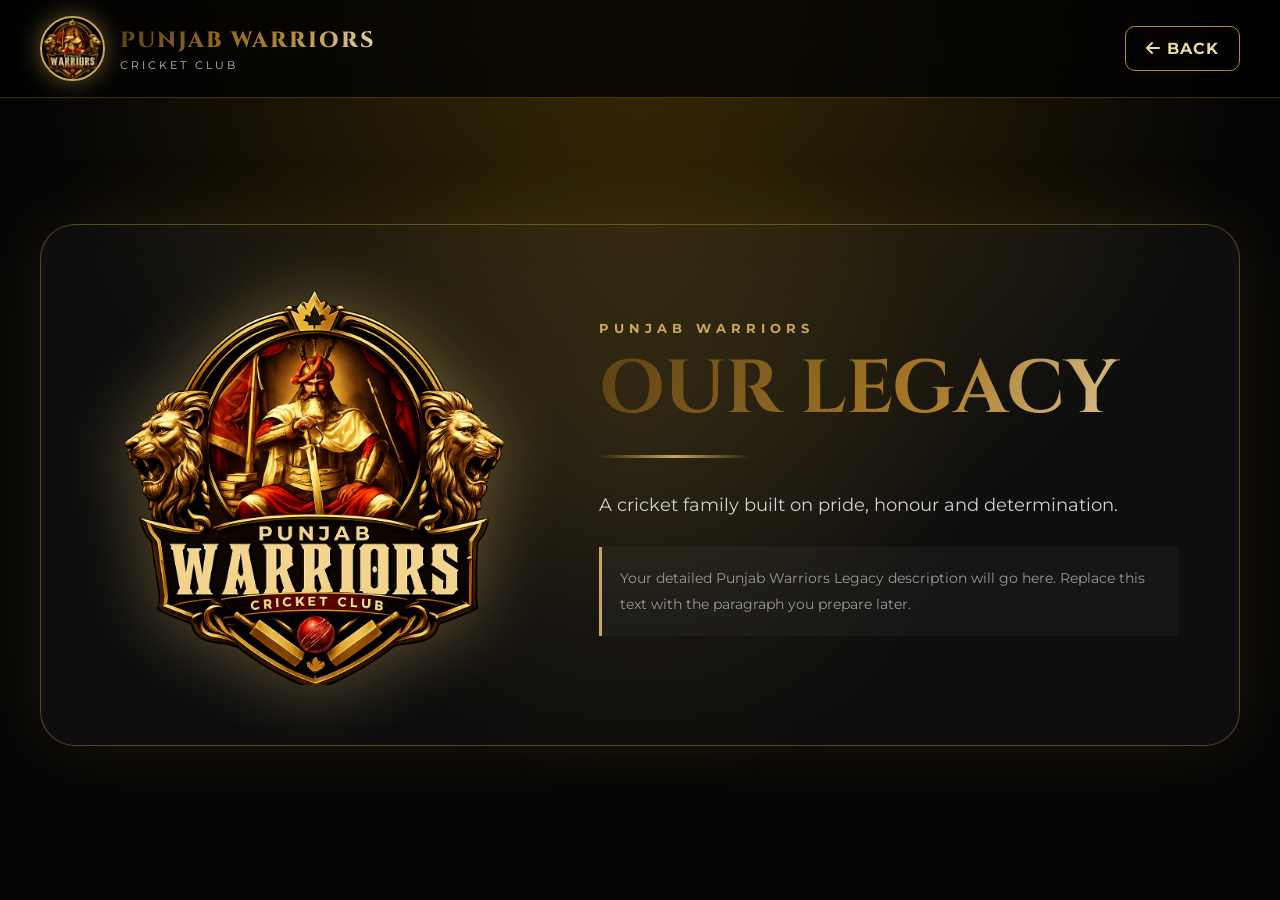
==== legacy.html @ 763fcb27 "legacy.html" ====
<!DOCTYPE html>
<html lang="en">

<head>

    <meta charset="UTF-8">

    <meta
        name="viewport"
        content="width=device-width, initial-scale=1.0"
    >

    <title>
        Our Legacy | Punjab Warriors Cricket Club
    </title>

    <!-- GOOGLE FONTS -->

    <link
        rel="preconnect"
        href="https://fonts.googleapis.com"
    >

    <link
        rel="preconnect"
        href="https://fonts.gstatic.com"
        crossorigin
    >

    <link
        href="https://fonts.googleapis.com/css2?family=Cinzel:wght@500;600;700;800;900&family=Montserrat:wght@300;400;500;600;700;800&display=swap"
        rel="stylesheet"
    >

    <!-- FONT AWESOME -->

    <link
        rel="stylesheet"
        href="https://cdnjs.cloudflare.com/ajax/libs/font-awesome/6.5.0/css/all.min.css"
    >


    <style>

        * {
            box-sizing: border-box;
        }


        html {
            scroll-behavior: smooth;
        }


        body {

            margin: 0;

            min-height: 100vh;

            background:
                radial-gradient(
                    circle at top,
                    #3a2b05,
                    #050505 55%
                );

            color: white;

            font-family:
                'Montserrat',
                sans-serif;

        }


        /* =========================
           METALLIC GOLD TEXT
        ========================= */

        .gold-text {

            background:
                linear-gradient(
                    120deg,
                    #5E4214 0%,
                    #A87A28 20%,
                    #FFF4D5 40%,
                    #EAD8A6 50%,
                    #C89B3C 65%,
                    #6B4C1A 100%
                );

            background-size: 300%;

            -webkit-background-clip: text;
            background-clip: text;

            color: transparent;

            animation:
                goldMove
                7s
                linear
                infinite;

        }


        @keyframes goldMove {

            0% {
                background-position: 0%;
            }

            100% {
                background-position: 200%;
            }

        }


        /* =========================
           BACKGROUND
        ========================= */

        .page-background {

            position: fixed;

            inset: 0;

            pointer-events: none;

            z-index: -1;

            background:
                radial-gradient(
                    circle at center,
                    rgba(182,138,53,.12),
                    transparent 45%
                );

        }


        /* =========================
           HEADER
        ========================= */

        header {

            position: fixed;

            top: 0;
            left: 0;

            width: 100%;

            z-index: 50;

            padding: 16px 24px;

            background:
                rgba(0,0,0,.75);

            backdrop-filter:
                blur(18px);

            border-bottom:
                1px solid
                rgba(182,138,53,.35);

        }


        .header-inner {

            max-width: 1200px;

            margin: auto;

            display: flex;

            align-items: center;

            justify-content: space-between;

        }


        .brand {

            display: flex;

            align-items: center;

            gap: 15px;

        }


        .brand img {

            width: 65px;
            height: 65px;

            object-fit: cover;

            border-radius: 50%;

            border:
                2px solid
                #C7A75A;

            box-shadow:
                0 0 25px
                rgba(199,167,90,.5);

        }


        .brand-name {

            font-family: 'Cinzel', serif;

            font-size: 22px;

            font-weight: 800;

            letter-spacing: 2px;

        }


        .brand-subtitle {

            color: #bdbdbd;

            font-size: 11px;

            letter-spacing: 3px;

            margin-top: 3px;

        }


        /* =========================
           BACK BUTTON
        ========================= */

        .back-button {

            text-decoration: none;

            padding:
                12px
                20px;

            border-radius: 10px;

            border:
                1px solid
                #B68A35;

            color:
                #EAD8A6;

            font-weight: 700;

            letter-spacing: 1px;

            transition:
                .3s;

        }


        .back-button:hover {

            background:
                #B68A35;

            color:
                #050505;

            transform:
                translateY(-2px);

        }


        /* =========================
           MAIN CONTENT
        ========================= */

        main {

            min-height: 100vh;

            display: flex;

            align-items: center;

            justify-content: center;

            padding:
                150px
                30px
                80px;

        }


        .content-card {

            width: 100%;

            max-width: 1200px;

            display: grid;

            grid-template-columns:
                0.85fr
                1.15fr;

            gap: 70px;

            align-items: center;

            padding: 60px;

            border-radius: 35px;

            background:
                rgba(255,255,255,.04);

            border:
                1px solid
                rgba(182,138,53,.45);

            box-shadow:
                0 0 70px
                rgba(182,138,53,.15);

            backdrop-filter:
                blur(18px);

        }


        /* =========================
           LOGO SIDE
        ========================= */

        .logo-side {

            display: flex;

            align-items: center;

            justify-content: center;

        }


        .logo-side img {

            width: 100%;

            max-width: 400px;

            filter:
                drop-shadow(
                    0 0 35px
                    rgba(199,167,90,.45)
                );

            animation:
                logoFloat
                5s
                ease-in-out
                infinite;

        }


        @keyframes logoFloat {

            0%,
            100% {

                transform:
                    translateY(0);

            }

            50% {

                transform:
                    translateY(-10px);

            }

        }


        /* =========================
           TEXT SIDE
        ========================= */

        .text-side {

            text-align: left;

        }


        .eyebrow {

            color:
                #C7A75A;

            letter-spacing:
                5px;

            font-size:
                13px;

            font-weight:
                700;

            margin-bottom:
                15px;

        }


        .text-side h1 {

            font-family:
                'Cinzel',
                serif;

            font-size:
                clamp(
                    40px,
                    6vw,
                    75px
                );

            line-height:
                1.05;

            margin:
                0 0 25px;

        }


        .gold-line {

            width:
                150px;

            height:
                3px;

            margin-bottom:
                30px;

            background:
                linear-gradient(
                    to right,
                    transparent,
                    #C7A75A,
                    transparent
                );

        }


        .description {

            color:
                #d1d1d1;

            font-size:
                18px;

            line-height:
                1.9;

        }


        .placeholder {

            margin-top:
                25px;

            padding:
                18px;

            border-left:
                3px solid
                #C7A75A;

            background:
                rgba(255,255,255,.03);

            color:
                #999;

            font-size:
                14px;

        }


        /* =========================
           MOBILE
        ========================= */

        @media (max-width: 768px) {

            header {

                padding:
                    12px
                    15px;

            }


            .brand img {

                width: 52px;
                height: 52px;

            }


            .brand-name {

                font-size: 16px;

            }


            .brand-subtitle {

                font-size: 8px;

                letter-spacing: 2px;

            }


            .back-button {

                padding:
                    9px
                    12px;

                font-size:
                    11px;

            }


            main {

                padding:
                    120px
                    18px
                    50px;

            }


            .content-card {

                grid-template-columns:
                    1fr;

                gap: 35px;

                padding:
                    35px
                    22px;

            }


            .logo-side img {

                max-width:
                    260px;

            }


            .text-side {

                text-align:
                    center;

            }


            .gold-line {

                margin-left:
                    auto;

                margin-right:
                    auto;

            }


            .description {

                font-size:
                    16px;

                line-height:
                    1.8;

            }

        }

    </style>

</head>


<body>


    <div class="page-background"></div>


    <!-- =========================
         HEADER
    ========================= -->

    <header>

        <div class="header-inner">


            <div class="brand">

                <img
                    src="DETAILED LOGO.png"
                    alt="Punjab Warriors Cricket Club Logo"
                >

                <div>

                    <div
                        class="
                            brand-name
                            gold-text
                        "
                    >
                        PUNJAB WARRIORS
                    </div>

                    <div class="brand-subtitle">
                        CRICKET CLUB
                    </div>

                </div>

            </div>


            <a
                href="index.html#about"
                class="back-button"
            >
                <i class="fa-solid fa-arrow-left"></i>
                BACK
            </a>


        </div>

    </header>


    <!-- =========================
         MAIN CONTENT
    ========================= -->

    <main>

        <div class="content-card">


            <!-- LOGO -->

            <div class="logo-side">

                <img
                    src="DETAILED LOGO.png"
                    alt="Punjab Warriors Cricket Club"
                >

            </div>


            <!-- TEXT -->

            <div class="text-side">

                <div class="eyebrow">
                    PUNJAB WARRIORS
                </div>


                <h1 class="gold-text">
                    OUR LEGACY
                </h1>


                <div class="gold-line"></div>


                <div class="description">

                    <p>
                        A cricket family built on pride,
                        honour and determination.
                    </p>


                    <!--
                        REPLACE THIS PARAGRAPH LATER
                        WITH YOUR FINAL LEGACY DESCRIPTION.
                    -->

                    <p class="placeholder">

                        Your detailed Punjab Warriors
                        Legacy description will go here.

                        Replace this text with the
                        paragraph you prepare later.

                    </p>

                </div>


            </div>


        </div>

    </main>


</body>

</html>
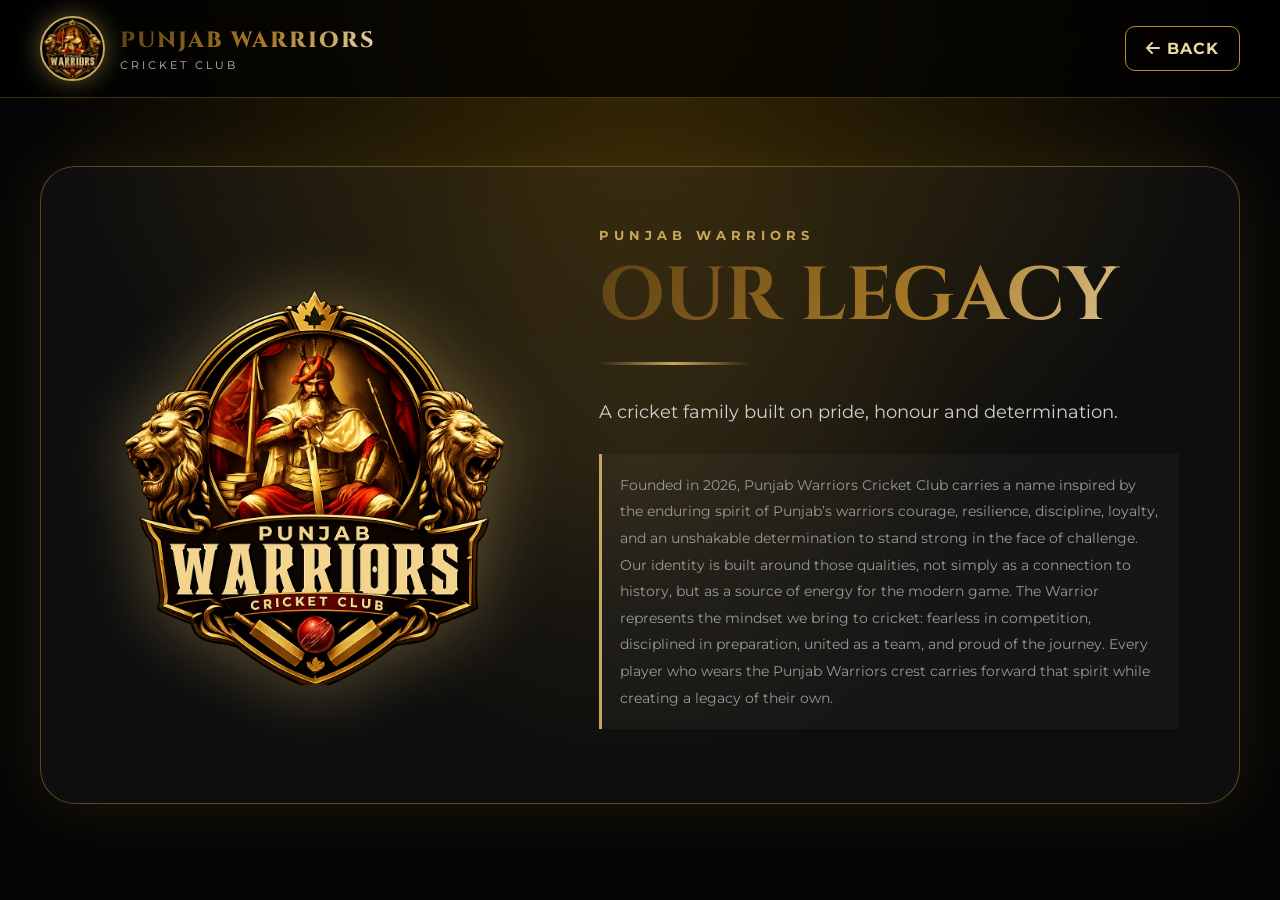
==== commit 9f3af06e: "Update legacy.html" ====
--- a/legacy.html
+++ b/legacy.html
@@ -747,11 +747,7 @@
 
                     <p class="placeholder">
 
-                        Your detailed Punjab Warriors
-                        Legacy description will go here.
-
-                        Replace this text with the
-                        paragraph you prepare later.
+                       Founded in 2026, Punjab Warriors Cricket Club carries a name inspired by the enduring spirit of Punjab’s warriors  courage, resilience, discipline, loyalty, and an unshakable determination to stand strong in the face of challenge. Our identity is built around those qualities, not simply as a connection to history, but as a source of energy for the modern game. The Warrior represents the mindset we bring to cricket: fearless in competition, disciplined in preparation, united as a team, and proud of the journey. Every player who wears the Punjab Warriors crest carries forward that spirit while creating a legacy of their own.
 
                     </p>
 
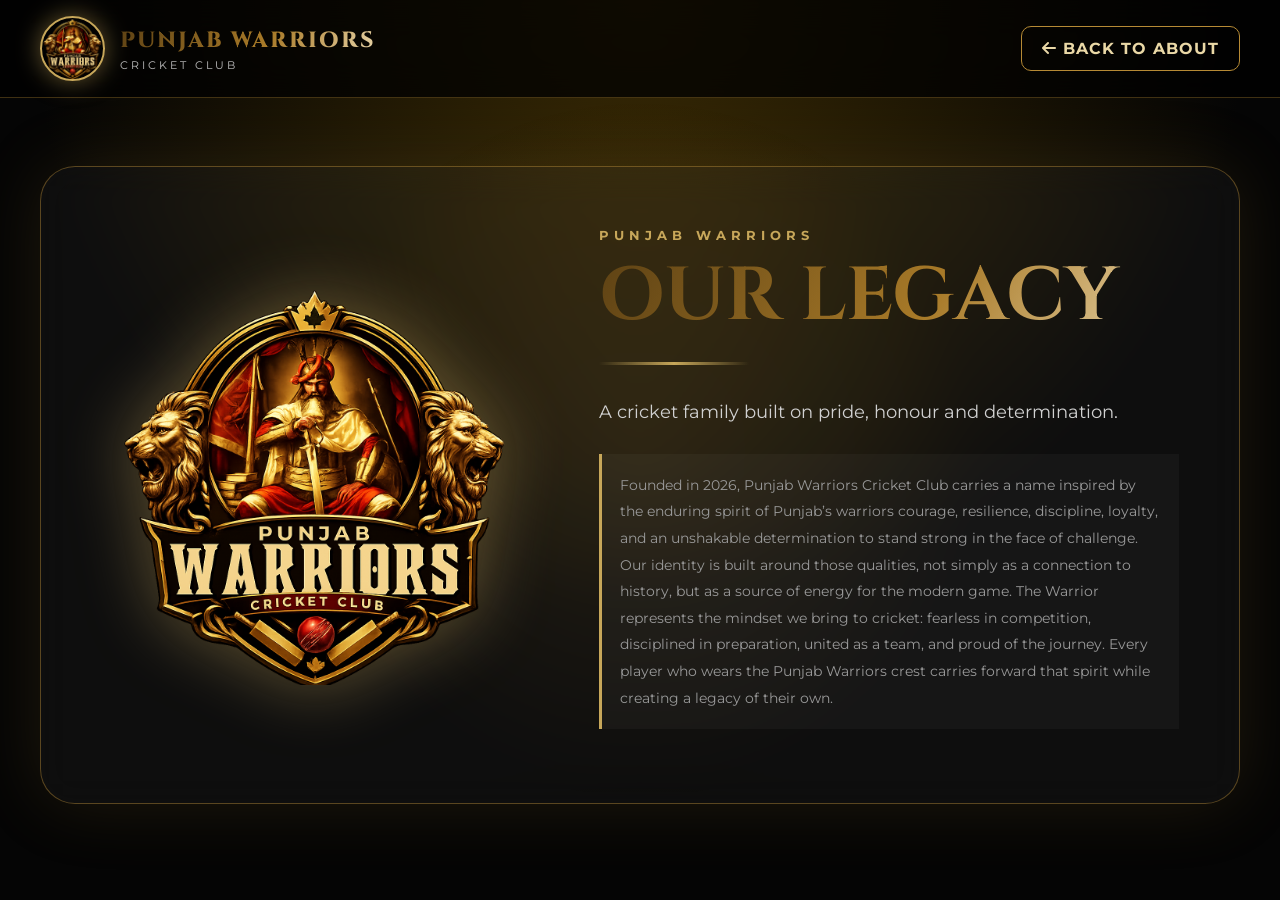
==== commit 0d5904fd: "Update legacy.html" ====
--- a/legacy.html
+++ b/legacy.html
@@ -681,12 +681,12 @@
 
 
             <a
-                href="index.html#about"
-                class="back-button"
-            >
-                <i class="fa-solid fa-arrow-left"></i>
-                BACK
-            </a>
+    href="index.html#about"
+    class="back-button"
+>
+    <i class="fa-solid fa-arrow-left"></i>
+    BACK TO ABOUT
+</a>
 
 
         </div>
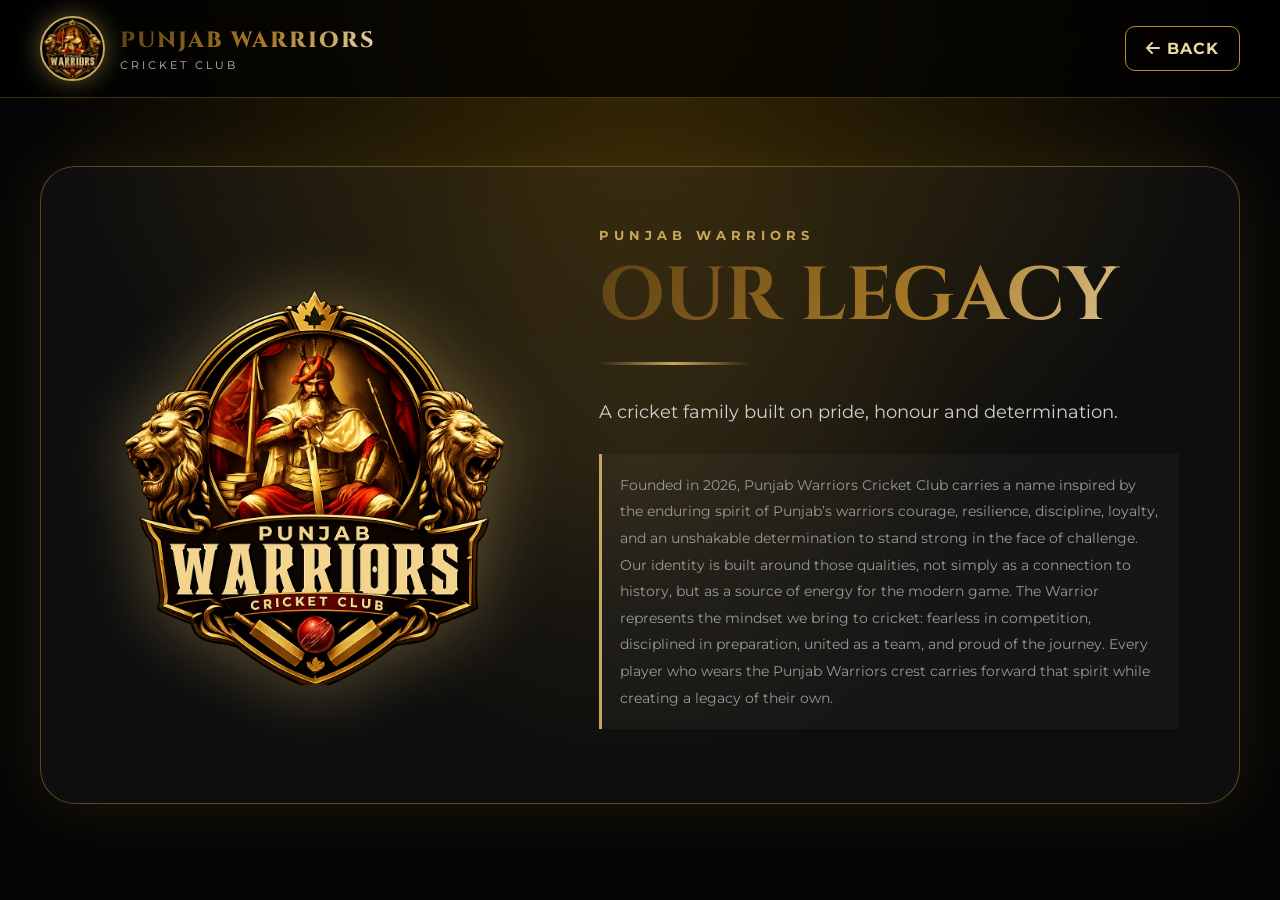
==== commit f61c0648: "Update legacy.html" ====
--- a/legacy.html
+++ b/legacy.html
@@ -680,13 +680,13 @@
             </div>
 
 
-            <a
-    href="index.html#about"
-    class="back-button"
->
-    <i class="fa-solid fa-arrow-left"></i>
-    BACK TO ABOUT
-</a>
+             <a
+                href="index.html#about"
+                class="back-button"
+            >
+                <i class="fa-solid fa-arrow-left"></i>
+                BACK
+            </a>
 
 
         </div>
